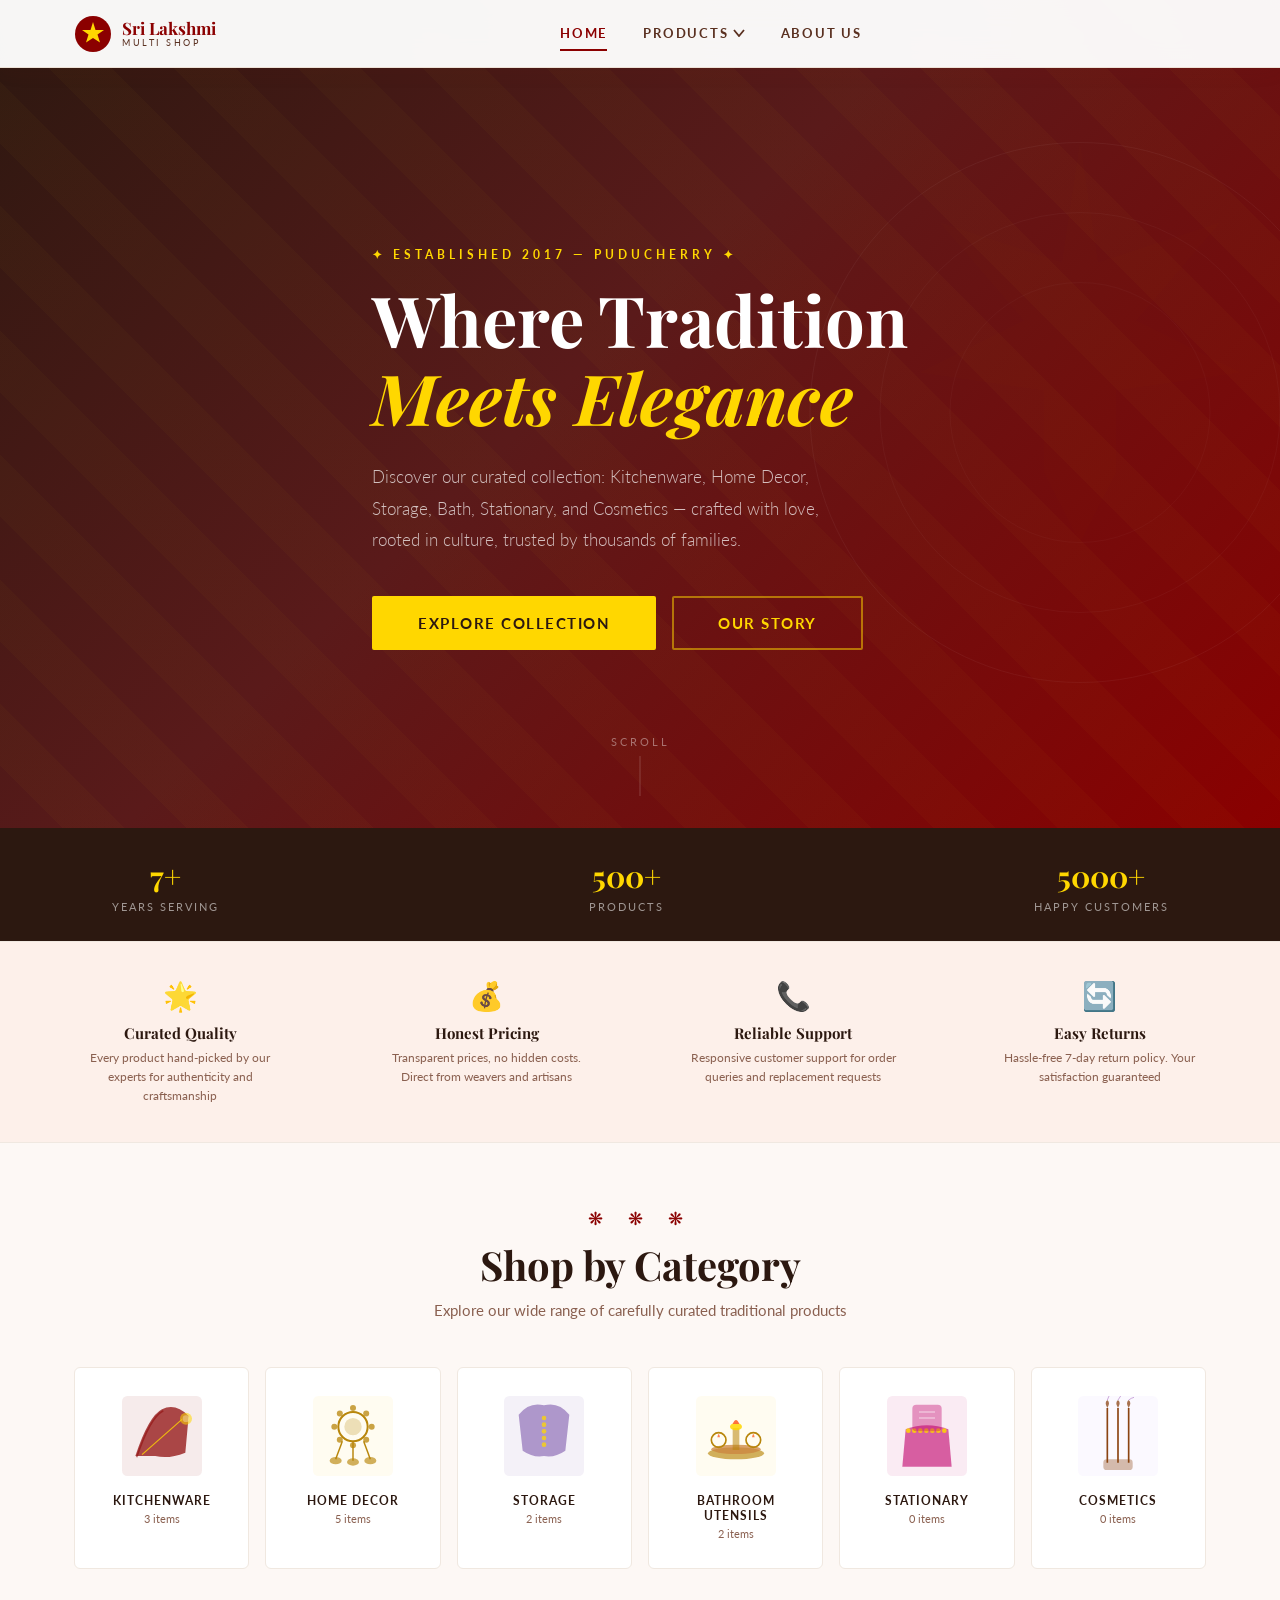
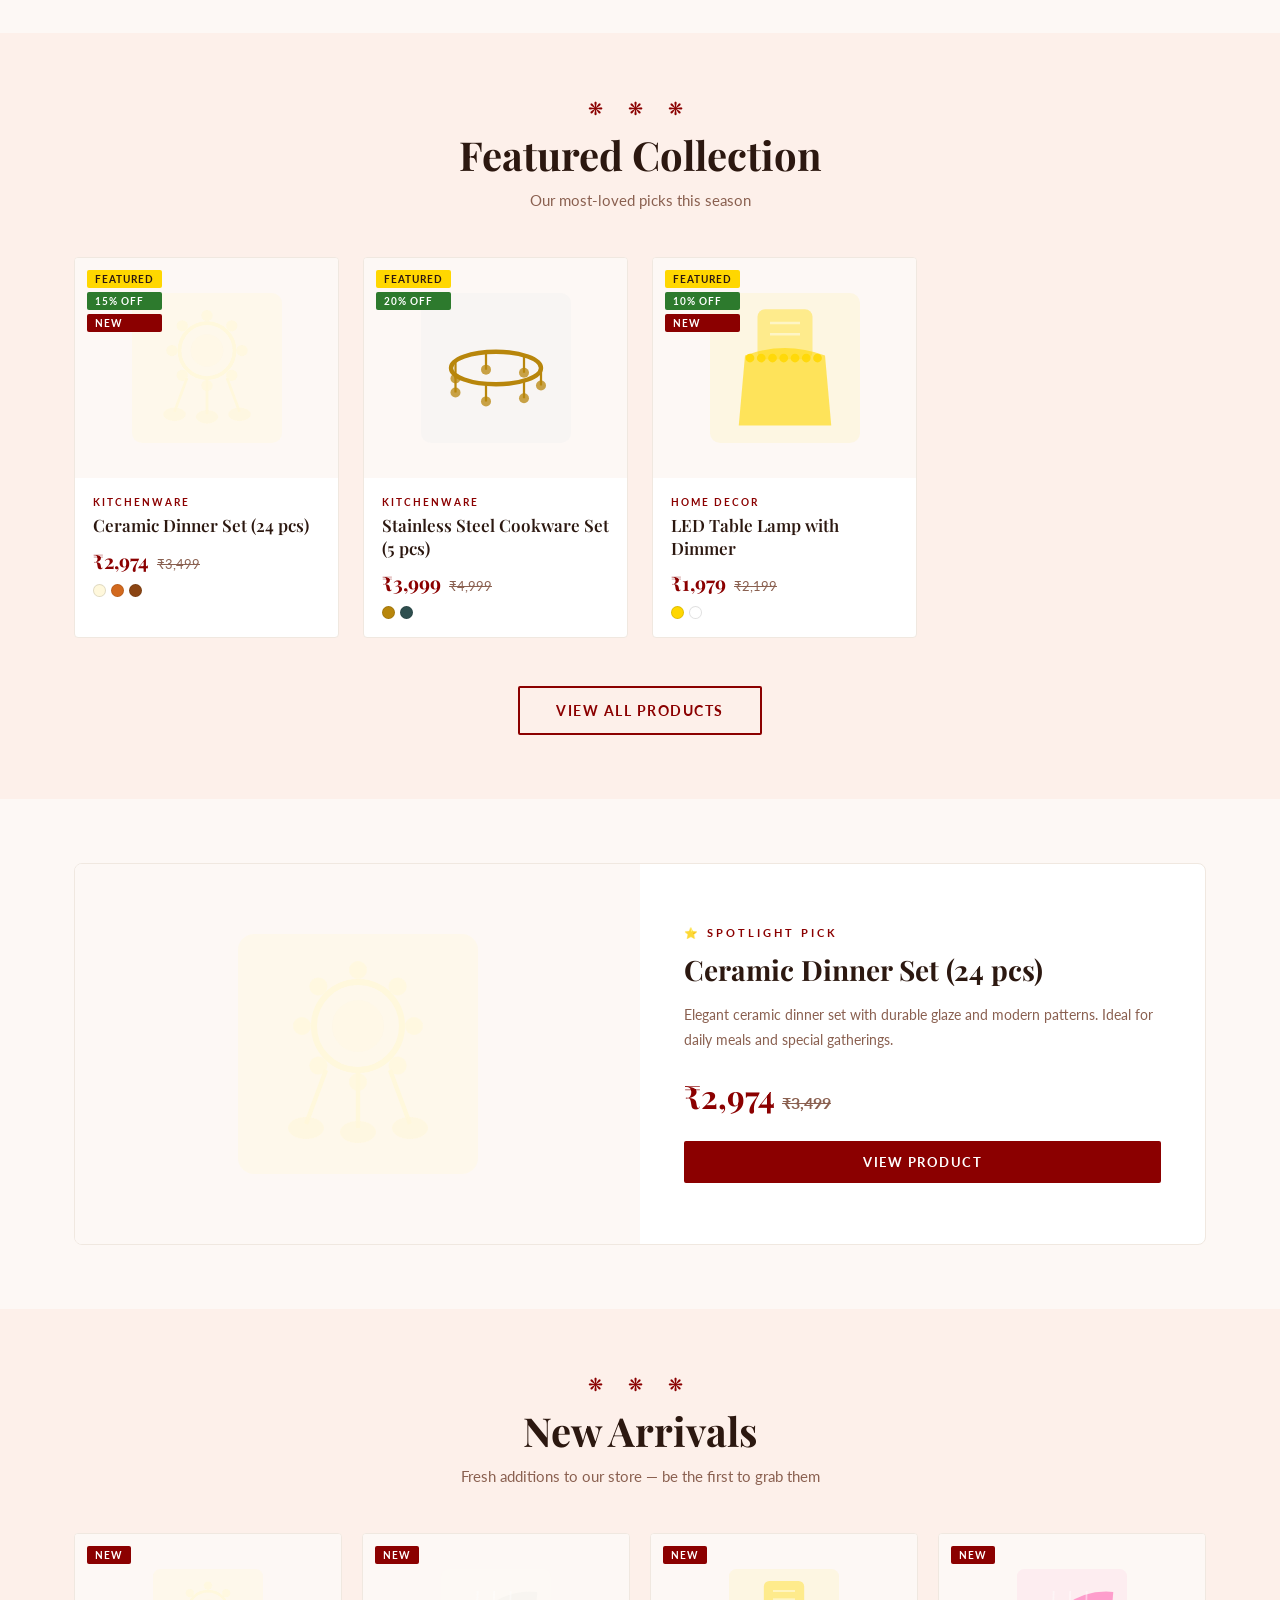
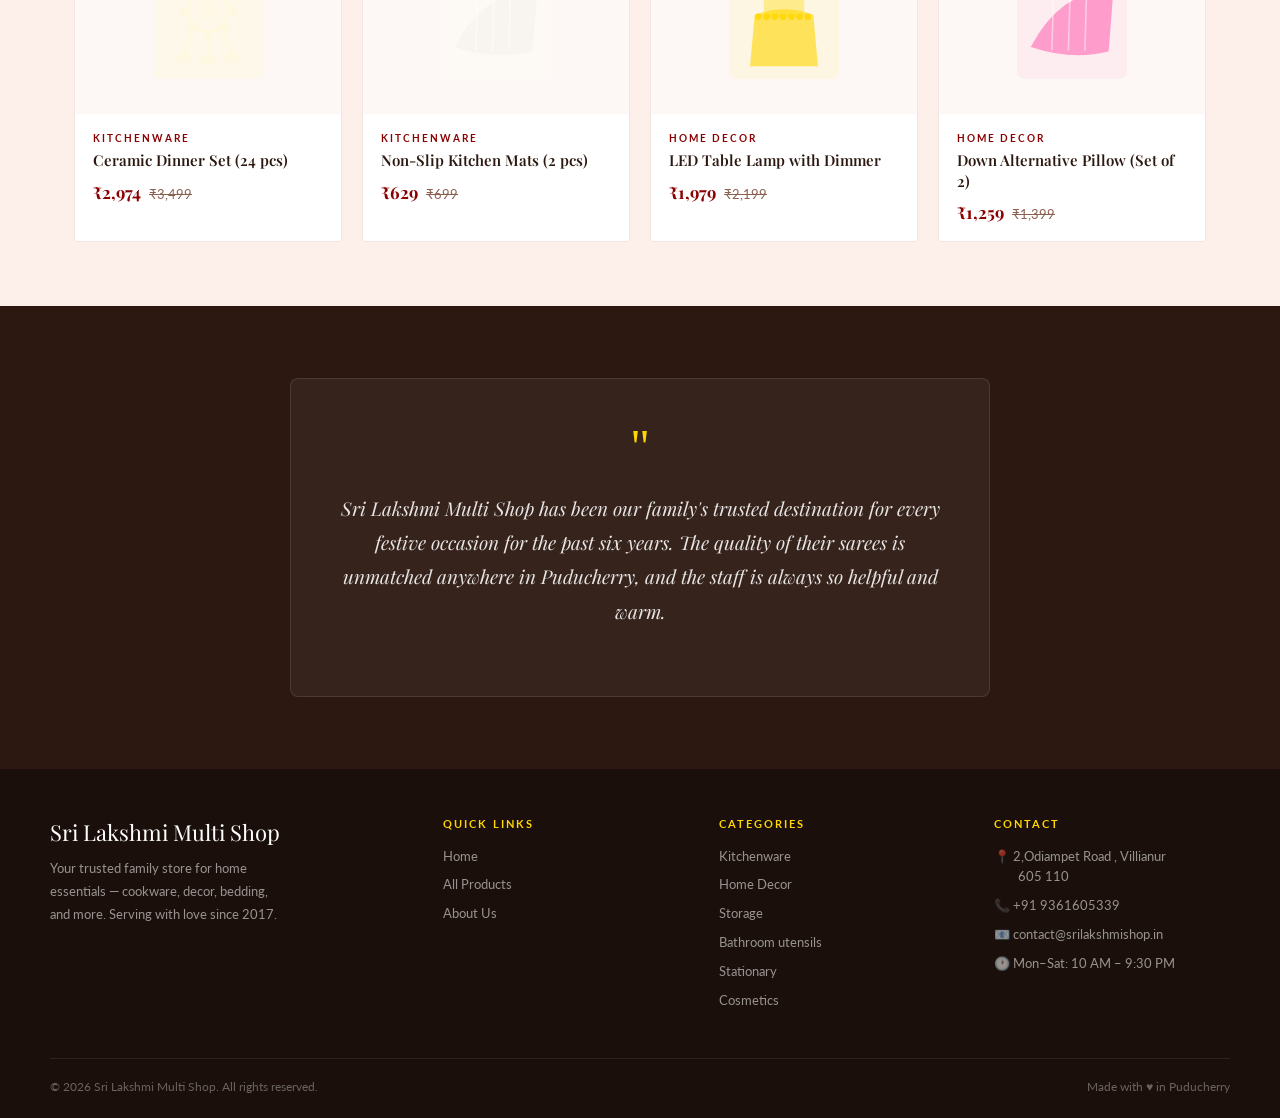
==== index.html @ b6577c48 "Add files via upload" ====
<!DOCTYPE html>
<html lang="en">
<head>
<meta charset="UTF-8">
<meta name="viewport" content="width=device-width,initial-scale=1.0">
<title>Sri Lakshmi Multi Shop — Home</title>
<link rel="stylesheet" href="css/style.css">
<style>
/* ── HERO ── */
.hero {
  min-height: 92vh; display: flex; align-items: center;
  background: linear-gradient(135deg,#2c1810 0%,#5a1a1a 45%,#8B0000 100%);
  position: relative; overflow: hidden;
}
.hero-bg-pattern {
  position: absolute; inset: 0;
  background-image: repeating-linear-gradient(45deg,transparent,transparent 44px,rgba(255,215,0,0.025) 44px,rgba(255,215,0,0.025) 88px);
}
.hero-mandala {
  position: absolute; right: -80px; top: 50%;
  transform: translateY(-50%); opacity: 0.055; pointer-events: none;
}
.hero-content { position: relative; z-index: 1; max-width: 640px; }
.hero-eyebrow {
  font-size: 12px; letter-spacing: 4px; color: #FFD700;
  text-transform: uppercase; margin-bottom: 18px;
  font-family: var(--font-body); font-weight: 700;
}
.hero-title {
  font-family: var(--font-display); font-size: clamp(40px,5.5vw,74px);
  font-weight: 700; color: white; line-height: 1.12; margin-bottom: 24px;
}
.hero-title .accent { color: #FFD700; font-style: italic; }
.hero-subtitle {
  font-size: 17px; color: rgba(255,255,255,0.72); max-width: 480px;
  line-height: 1.85; margin-bottom: 40px; font-weight: 300;
}
.hero-actions { display: flex; gap: 16px; flex-wrap: wrap; }
.hero-scroll {
  position: absolute; bottom: 32px; left: 50%; transform: translateX(-50%);
  color: rgba(255,255,255,0.4); font-size: 11px; letter-spacing: 3px;
  text-transform: uppercase; display: flex; flex-direction: column;
  align-items: center; gap: 8px;
}
.hero-scroll-line {
  width: 1px; height: 40px; background: rgba(255,255,255,0.2);
  animation: scrollLine 1.6s ease-in-out infinite;
}
@keyframes scrollLine { 0%{opacity:0;transform:scaleY(0);transform-origin:top;} 50%{opacity:1;} 100%{opacity:0;transform:scaleY(1);transform-origin:bottom;} }

/* ── CATEGORY GRID ── */
.cat-card {
  border: 1px solid var(--border); border-radius: 6px; background: white;
  padding: 28px 16px; text-align: center; cursor: pointer;
  transition: all 0.28s; text-decoration: none; display: block;
  position: relative; overflow: hidden;
}
.cat-card::before {
  content: ''; position: absolute; bottom: 0; left: 0; right: 0;
  height: 3px; background: var(--crimson); transform: scaleX(0); transition: transform 0.28s;
}
.cat-card:hover { transform: translateY(-5px); box-shadow: 0 16px 40px rgba(139,0,0,0.1); }
.cat-card:hover::before { transform: scaleX(1); }
.cat-card .cat-name {
  margin-top: 14px; font-size: 12px; font-weight: 700; letter-spacing: 1px;
  color: var(--text-dark); text-transform: uppercase;
}
.cat-card .cat-count { font-size: 11px; color: var(--text-muted); margin-top: 4px; }
.cat-grid { display: grid; grid-template-columns: repeat(auto-fill,minmax(150px,1fr)); gap: 16px; }

/* ── FEATURED HERO PRODUCT ── */
.featured-hero {
  display: grid; grid-template-columns: 1fr 1fr; gap: 0;
  border-radius: 8px; overflow: hidden; background: white; border: 1px solid var(--border);
}
.featured-hero-visual {
  background: var(--cream); display: flex; align-items: center;
  justify-content: center; padding: 50px; min-height: 380px;
}
.featured-hero-info { padding: 50px 44px; display: flex; flex-direction: column; justify-content: center; }
.featured-hero-info .label-top { font-size: 11px; letter-spacing: 3px; text-transform: uppercase; color: var(--crimson); font-weight: 700; margin-bottom: 12px; }
.featured-hero-info h3 { font-family: var(--font-display); font-size: 28px; color: var(--text-dark); font-weight: 700; margin-bottom: 14px; line-height: 1.3; }
.featured-hero-info p { font-size: 14px; color: var(--text-muted); line-height: 1.8; margin-bottom: 22px; }
.featured-hero-info .price-big { font-family: var(--font-display); font-size: 32px; color: var(--crimson); font-weight: 700; margin-bottom: 24px; }

/* ── TESTIMONIAL ── */
.testimonial-section { background: var(--crimson-deep); padding: 72px 24px; }
.testimonial-card {
  background: rgba(255,255,255,0.05); border: 1px solid rgba(255,255,255,0.1);
  border-radius: 8px; padding: 44px; text-align: center; max-width: 700px; margin: 0 auto;
}
.testimonial-quote { font-size: 48px; color: var(--gold); line-height: 1; margin-bottom: 20px; font-family: Georgia, serif; }
.testimonial-text { font-family: var(--font-display); font-size: 19px; color: rgba(255,255,255,0.88); line-height: 1.8; font-style: italic; margin-bottom: 24px; }
.testimonial-author { font-size: 12px; letter-spacing: 3px; color: var(--gold); text-transform: uppercase; font-weight: 700; }

/* ── WHY US STRIP ── */
.why-strip { background: var(--cream-warm); border-top: 1px solid var(--border); border-bottom: 1px solid var(--border); padding: 36px 24px; }
.why-strip .container { display: grid; grid-template-columns: repeat(4,1fr); gap: 24px; }
.why-item { text-align: center; }
.why-item .why-icon { font-size: 28px; margin-bottom: 10px; }
.why-item h4 { font-family: var(--font-display); font-size: 15px; color: var(--text-dark); margin-bottom: 5px; }
.why-item p { font-size: 12px; color: var(--text-muted); line-height: 1.6; }

@media (max-width: 768px) {
  .featured-hero { grid-template-columns: 1fr; }
  .featured-hero-info { padding: 28px; }
  .why-strip .container { grid-template-columns: repeat(2,1fr); }
  .hero-title { font-size: clamp(32px,8vw,52px); }
}
</style>
</head>
<body>

<!-- NAVBAR (injected by JS) -->
<div id="nav-container"></div>

<!-- HERO -->
<section class="hero pt-nav">
  <div class="hero-bg-pattern"></div>
  <div class="hero-mandala">
    <svg width="560" height="560" viewBox="0 0 560 560" xmlns="http://www.w3.org/2000/svg">
      <circle cx="280" cy="280" r="270" fill="none" stroke="white" stroke-width="0.8"/>
      <circle cx="280" cy="280" r="200" fill="none" stroke="white" stroke-width="0.6"/>
      <circle cx="280" cy="280" r="130" fill="none" stroke="white" stroke-width="0.5"/>
      <path d="M280,10 L298,130 L420,90 L336,188 L440,240 L316,258 L316,340 L280,410 L244,340 L244,258 L120,240 L224,188 L140,90 L262,130 Z" fill="rgba(255,215,0,0.15)"/>
    </svg>
  </div>
  <div class="container">
    <div class="hero-content">
      <div class="hero-eyebrow">✦ Established 2017 — Puducherry ✦</div>
      <h1 class="hero-title">Where Tradition <br><span class="accent">Meets Elegance</span></h1>
      <p class="hero-subtitle">Discover our curated collection: Kitchenware, Home Decor, Storage, Bath, Stationary, and Cosmetics — crafted with love, rooted in culture, trusted by thousands of families.</p>
      <div class="hero-actions">
        <a href="products.html" class="btn btn-gold btn-xl">Explore Collection</a>
        <a href="about.html" class="btn btn-ghost btn-xl">Our Story</a>
      </div>
    </div>
  </div>
  <div class="hero-scroll">
    <span>Scroll</span>
    <div class="hero-scroll-line"></div>
  </div>
</section>

<!-- STATS STRIP -->
<div class="stats-strip">
  <div class="container" style="display:flex;justify-content:center;gap:370px">
    <div class="stat-item"><div class="num">7+</div><div class="lbl">Years Serving</div></div>
    <div class="stat-item"><div class="num">500+</div><div class="lbl">Products</div></div>
    <div class="stat-item"><div class="num">5000+</div><div class="lbl">Happy Customers</div></div>
  </div>
</div>

<!-- WHY US -->
<div class="why-strip">
  <div class="container" style="display:grid;gap:94px">
    <div class="why-item"><div class="why-icon">🌟</div><h4>Curated Quality</h4><p>Every product hand-picked by our experts for authenticity and craftsmanship</p></div>
    <div class="why-item"><div class="why-icon">💰</div><h4>Honest Pricing</h4><p>Transparent prices, no hidden costs. Direct from weavers and artisans</p></div>
    <div class="why-item"><div class="why-icon">📞</div><h4>Reliable Support</h4><p>Responsive customer support for order queries and replacement requests</p></div>
    <div class="why-item"><div class="why-icon">🔄</div><h4>Easy Returns</h4><p>Hassle-free 7-day return policy. Your satisfaction guaranteed</p></div>
  </div>
</div>

<!-- CATEGORIES -->
<section class="section">
  <div class="container">
    <div class="section-title">
      <span class="ornament">❋ ❋ ❋</span>
      <h2>Shop by Category</h2>
      <p>Explore our wide range of carefully curated traditional products</p>
    </div>
    <div class="cat-grid" id="catGrid"></div>
  </div>
</section>

<!-- FEATURED COLLECTION -->
<section class="section-alt">
  <div class="container">
    <div class="section-title">
      <span class="ornament">❋ ❋ ❋</span>
      <h2>Featured Collection</h2>
      <p>Our most-loved picks this season</p>
    </div>
    <div class="grid-auto-3" id="featuredGrid"></div>
    <div class="text-center mt-48">
      <a href="products.html" class="btn btn-outline btn-lg">View All Products</a>
    </div>
  </div>
</section>

<!-- FEATURED HERO PRODUCT -->
<section class="section">
  <div class="container">
    <div class="featured-hero" id="heroProduct"></div>
  </div>
</section>

<!-- NEW ARRIVALS -->
<section class="section-alt">
  <div class="container">
    <div class="section-title">
      <span class="ornament">❋ ❋ ❋</span>
      <h2>New Arrivals</h2>
      <p>Fresh additions to our store — be the first to grab them</p>
    </div>
    <div class="grid-auto-4" id="newGrid"></div>
  </div>
</section>

<!-- TESTIMONIAL -->
<div class="testimonial-section">
  <div class="testimonial-card">
    <div class="testimonial-quote">"</div>
    <p class="testimonial-text">Sri Lakshmi Multi Shop has been our family's trusted destination for every festive occasion for the past six years. The quality of their sarees is unmatched anywhere in Puducherry, and the staff is always so helpful and warm.</p>
  </div>
</div>

<!-- FOOTER (injected by JS) -->
<div id="footer-container"></div>

<!-- SCROLL TO TOP -->
<button id="scrollTop" aria-label="Scroll to top">
  <svg width="18" height="18" viewBox="0 0 24 24" fill="none" stroke="currentColor" stroke-width="2.5"><line x1="12" y1="19" x2="12" y2="5"/><polyline points="5,12 12,5 19,12"/></svg>
</button>

<div class="toast" id="toast"></div>
<script src="js/app.js"></script>
<script>
document.getElementById('nav-container').innerHTML = renderNavbar('home');
document.getElementById('footer-container').innerHTML = renderFooter();
initNavbar();

const products = Store.getAll();
const CATS_META = [
  {name:'Kitchenware',icon:'saree',col:'#8B0000'},
  {name:'Home Decor',icon:'jewellery',col:'#B8860B'},
  {name:'Storage',icon:'blouse',col:'#6B3FA0'},
  {name:'Bathroom utensils',icon:'pooja',col:'#1a6b1a'},
  {name:'Stationary',icon:'kids',col:'#c0006b'},
  {name:'Cosmetics',icon:'agarbatti',col:'#c75000'},
];

// Categories
const catGrid = document.getElementById('catGrid');
catGrid.innerHTML = CATS_META.map(c => {
  const count = products.filter(p=>p.category===c.name).length;
  return `<a href="products.html?cat=${encodeURIComponent(c.name)}" class="cat-card">
    ${productSVG(c.icon,c.col,80)}
    <div class="cat-name">${c.name}</div>
    <div class="cat-count">${count} items</div>
  </a>`;
}).join('');

// Featured
const featured = products.filter(p=>p.featured).slice(0,3);
document.getElementById('featuredGrid').innerHTML = featured.map(p => {
  const fp = Math.round(p.price*(1-p.discount/100));
  return `<a href="product.html?id=${p.id}" class="product-card">
    <div class="product-card-img">
      ${productSVG(p.image,p.colors[0],150)}
      <div class="badge-stack">
        <span class="badge badge-featured">Featured</span>
        ${p.discount>0?`<span class="badge badge-sale">${p.discount}% off</span>`:''}
        ${p.isNew?`<span class="badge badge-new">New</span>`:''}
      </div>
    </div>
    <div class="product-card-body">
      <div class="product-cat">${p.category}</div>
      <div class="product-name">${p.name}</div>
      
      <div class="product-price-row">
        <span class="product-price">₹${fp.toLocaleString()}</span>
        ${p.discount>0?`<span class="product-original">₹${p.price.toLocaleString()}</span>`:''}
      </div>
      <div class="product-colors">${p.colors.slice(0,5).map(c=>`<div class="product-swatch" style="background:${c}"></div>`).join('')}</div>
    </div>
  </a>`;
}).join('');

// Hero Product
const hero = products.find(p=>p.featured&&p.discount>0) || products[0];
const heroFP = Math.round(hero.price*(1-hero.discount/100));
document.getElementById('heroProduct').innerHTML = `
  <div class="featured-hero-visual">${productSVG(hero.image,hero.colors[0],240)}</div>
  <div class="featured-hero-info">
    <div class="label-top">⭐ Spotlight Pick</div>
    <h3>${hero.name}</h3>
    <p>${hero.description}</p>
    <div class="price-big">₹${heroFP.toLocaleString()} ${hero.discount>0?`<span style="font-size:16px;color:var(--text-muted);font-family:var(--font-body);text-decoration:line-through">₹${hero.price.toLocaleString()}</span>`:''}</div>
    <a href="product.html?id=${hero.id}" class="btn btn-primary btn-md">View Product</a>
  </div>`;

// New arrivals
const newest = products.filter(p=>p.isNew).slice(0,4);
document.getElementById('newGrid').innerHTML = newest.map(p => {
  const fp = Math.round(p.price*(1-p.discount/100));
  return `<a href="product.html?id=${p.id}" class="product-card">
    <div class="product-card-img" style="height:180px">
      ${productSVG(p.image,p.colors[0],110)}
      <div class="badge-stack"><span class="badge badge-new">New</span></div>
    </div>
    <div class="product-card-body">
      <div class="product-cat">${p.category}</div>
      <div class="product-name" style="font-size:15px">${p.name}</div>
      <div class="product-price-row"><span class="product-price" style="font-size:17px">₹${fp.toLocaleString()}</span>${p.discount>0?`<span class="product-original">₹${p.price.toLocaleString()}</span>`:''}</div>
    </div>
  </a>`;
}).join('');
</script>
</body>
</html>
---- css/style.css ----
@import url('https://fonts.googleapis.com/css2?family=Playfair+Display:ital,wght@0,400;0,600;0,700;1,400&family=Lato:wght@300;400;700;900&display=swap');

/* ─── RESET & BASE ─── */
*, *::before, *::after { box-sizing: border-box; margin: 0; padding: 0; }

:root {
  --crimson: #8B0000;
  --crimson-dark: #6b0000;
  --crimson-deep: #2c1810;
  --crimson-mid: #5a1a1a;
  --gold: #FFD700;
  --gold-dark: #B8860B;
  --cream: #fdf8f5;
  --cream-warm: #fdf0ea;
  --cream-light: #fff9f7;
  --text-dark: #2c1810;
  --text-mid: #5a3020;
  --text-muted: #8a6050;
  --border: #f0e8e0;
  --border-mid: #d4b5a8;
  --font-display: 'Playfair Display', Georgia, serif;
  --font-body: 'Lato', sans-serif;
  --nav-h: 68px;
  --max: 1180px;
}

html { scroll-behavior: smooth; }

body {
  font-family: var(--font-body);
  background: var(--cream);
  color: var(--text-dark);
  min-height: 100vh;
  -webkit-font-smoothing: antialiased;
}

img { display: block; max-width: 100%; }
a { text-decoration: none; color: inherit; }
button { cursor: pointer; }
textarea, input, select { font-family: inherit; }

/* ─── SCROLLBAR ─── */
::-webkit-scrollbar { width: 5px; }
::-webkit-scrollbar-track { background: var(--cream); }
::-webkit-scrollbar-thumb { background: var(--border-mid); border-radius: 3px; }

/* ─── CONTAINER ─── */
.container { max-width: var(--max); margin: 0 auto; padding: 0 24px; }

/* ─── NAVBAR ─── */
.navbar {
  position: fixed; top: 0; left: 0; right: 0; z-index: 1000;
  height: var(--nav-h);
  background: rgba(255,255,255,0.96);
  backdrop-filter: blur(14px);
  border-bottom: 1px solid rgba(232,213,196,0.6);
  box-shadow: 0 2px 24px rgba(139,0,0,0.06);
  transition: all 0.3s;
}
.navbar.scrolled {
  background: rgba(255,255,255,0.99);
  box-shadow: 0 4px 32px rgba(139,0,0,0.1);
  border-bottom-color: #e8d5c4;
}
.nav-inner {
  max-width: var(--max); margin: 0 auto; padding: 0 24px;
  height: 100%; display: flex; align-items: center; justify-content: space-between;
}
.nav-logo { display: flex; align-items: center; gap: 10px; cursor: pointer; text-decoration: none; }
.nav-logo-text .shop-name {
  font-family: var(--font-display); font-size: 17px; font-weight: 700;
  color: var(--crimson); line-height: 1.1;
}
.nav-logo-text .shop-tag {
  font-size: 9px; letter-spacing: 2.5px; color: var(--text-mid);
  text-transform: uppercase;
}
.nav-links { display: flex; align-items: center; gap: 36px; }
.nav-link {
  font-family: var(--font-body); font-size: 13px; font-weight: 700;
  letter-spacing: 1.8px; text-transform: uppercase; color: var(--text-mid);
  background: none; border: none; padding: 8px 0;
  border-bottom: 2px solid transparent; transition: all 0.2s; text-decoration: none;
  display: inline-block;
}
.nav-link:hover, .nav-link.active { color: var(--crimson); border-bottom-color: var(--crimson); }

/* Dropdown */
.nav-dropdown { position: relative; }
.nav-dropdown-menu {
  display: none; position: absolute; top: 100%; left: 50%;
  transform: translateX(-50%); background: white;
  border: 1px solid var(--border); border-radius: 6px;
  padding: 8px 0; min-width: 200px;
  box-shadow: 0 12px 40px rgba(44,24,16,0.12); z-index: 200;
}
.nav-dropdown:hover .nav-dropdown-menu { display: block; }

/* Allow JS to toggle dropdown on touch/click devices */
.nav-dropdown.open .nav-dropdown-menu { display: block; }
.nav-dropdown.open .nav-dropdown-toggle svg { transform: rotate(180deg); }
.nav-dropdown-item {
  display: block; padding: 11px 20px; font-size: 13px; color: var(--text-mid);
  transition: background 0.15s; font-family: var(--font-body); text-decoration: none;
}
.nav-dropdown-item:hover { background: var(--cream-warm); color: var(--crimson); }
.nav-dropdown-toggle { display: flex; align-items: center; gap: 4px; }
.nav-dropdown-toggle svg { transition: transform 0.2s; }
.nav-dropdown:hover .nav-dropdown-toggle svg { transform: rotate(180deg); }

/* Nav Actions */
.nav-actions { display: flex; align-items: center; gap: 16px; }
.nav-cart-btn {
  background: none; border: none; position: relative; padding: 6px;
  color: var(--text-mid); transition: color 0.2s;
}
.nav-cart-btn:hover { color: var(--crimson); }
.cart-badge {
  position: absolute; top: -2px; right: -2px;
  background: var(--crimson); color: white;
  width: 18px; height: 18px; border-radius: 50%;
  font-size: 10px; font-weight: 700;
  display: flex; align-items: center; justify-content: center;
}

/* Mobile hamburger */
.nav-hamburger {
  display: none; flex-direction: column; gap: 5px;
  background: none; border: none; padding: 4px;
}
.nav-hamburger span { width: 22px; height: 2px; background: var(--text-mid); border-radius: 2px; transition: all 0.3s; }

/* Mobile menu */
.mobile-menu {
  display: none; position: fixed; top: var(--nav-h); left: 0; right: 0; bottom: 0;
  background: white; z-index: 999; padding: 24px;
  flex-direction: column; gap: 8px; overflow-y: auto;
}
.mobile-menu.open { display: flex; }
.mobile-menu-link {
  padding: 14px 16px; font-size: 15px; font-weight: 700; letter-spacing: 1px;
  text-transform: uppercase; color: var(--text-mid); border-radius: 4px;
  text-decoration: none; display: block; transition: all 0.15s;
}
.mobile-menu-link:hover, .mobile-menu-link.active { background: var(--cream-warm); color: var(--crimson); }
.mobile-menu-cat {
  padding: 10px 28px; font-size: 13px; color: var(--text-muted);
  border-radius: 4px; text-decoration: none; display: block; transition: all 0.15s;
}
.mobile-menu-cat:hover { background: var(--cream-warm); color: var(--crimson); }
.mobile-divider { height: 1px; background: var(--border); margin: 8px 0; }

/* ─── BUTTONS ─── */
.btn {
  display: inline-flex; align-items: center; justify-content: center;
  font-family: var(--font-body); font-weight: 700;
  letter-spacing: 1.5px; text-transform: uppercase;
  border-radius: 2px; transition: all 0.22s; cursor: pointer;
  text-decoration: none;
}
.btn-sm { font-size: 11px; padding: 8px 18px; }
.btn-md { font-size: 13px; padding: 11px 28px; }
.btn-lg { font-size: 14px; padding: 14px 36px; }
.btn-xl { font-size: 15px; padding: 16px 44px; }
.btn-primary { background: var(--crimson); color: white; border: 2px solid var(--crimson); }
.btn-primary:hover { background: var(--crimson-dark); border-color: var(--crimson-dark); transform: translateY(-1px); }
.btn-outline { background: transparent; color: var(--crimson); border: 2px solid var(--crimson); }
.btn-outline:hover { background: var(--crimson); color: white; transform: translateY(-1px); }
.btn-gold { background: var(--gold); color: var(--text-dark); border: 2px solid var(--gold); }
.btn-gold:hover { background: #e5c400; border-color: #e5c400; transform: translateY(-1px); }
.btn-ghost { background: transparent; border: 2px solid rgba(255,215,0,0.5); color: var(--gold); }
.btn-ghost:hover { background: rgba(255,215,0,0.1); border-color: var(--gold); }
.btn-dark { background: var(--crimson-deep); color: white; border: 2px solid var(--crimson-deep); }
.btn-dark:hover { background: #1a0f0a; transform: translateY(-1px); }

/* ─── SECTION TITLE ─── */
.section-title { text-align: center; margin-bottom: 48px; }
.section-title .ornament { display: block; color: var(--crimson); font-size: 18px; letter-spacing: 10px; margin-bottom: 12px; }
.section-title h2 { font-family: var(--font-display); font-size: clamp(26px,4vw,40px); color: var(--text-dark); font-weight: 700; line-height: 1.2; }
.section-title p { margin-top: 12px; color: var(--text-muted); font-size: 15px; max-width: 500px; margin-left: auto; margin-right: auto; }

/* ─── PRODUCT CARD ─── */
.product-card {
  background: white; border-radius: 4px; overflow: hidden;
  border: 1px solid var(--border); cursor: pointer;
  transition: all 0.3s ease; text-decoration: none; display: block;
}
.product-card:hover { transform: translateY(-5px); box-shadow: 0 16px 48px rgba(139,0,0,0.12); }
.product-card-img {
  background: var(--cream); height: 220px;
  display: flex; align-items: center; justify-content: center; position: relative;
  overflow: hidden;
}
.product-card-body { padding: 18px; }
.product-cat {
  font-size: 10px; letter-spacing: 2px; text-transform: uppercase;
  color: var(--crimson); font-weight: 700; margin-bottom: 6px;
}
.product-name { font-family: var(--font-display); font-size: 17px; font-weight: 600; margin-bottom: 10px; color: var(--text-dark); line-height: 1.35; }
.product-price-row { display: flex; align-items: baseline; gap: 8px; }
.product-price { font-family: var(--font-display); font-size: 20px; color: var(--crimson); font-weight: 700; }
.product-original { font-size: 13px; color: var(--text-muted); text-decoration: line-through; }
.product-colors { display: flex; gap: 5px; margin-top: 10px; }
.product-swatch { width: 13px; height: 13px; border-radius: 50%; border: 1px solid rgba(0,0,0,0.12); }

/* ─── BADGES ─── */
.badge { display: inline-block; padding: 3px 8px; border-radius: 2px; font-size: 10px; font-weight: 700; letter-spacing: 1px; text-transform: uppercase; }
.badge-new { background: var(--crimson); color: white; }
.badge-featured { background: var(--gold); color: var(--text-dark); }
.badge-sale { background: #2d7a2d; color: white; }
.badge-stack { position: absolute; top: 12px; left: 12px; display: flex; flex-direction: column; gap: 4px; }

/* ─── STAR RATING ─── */
.stars { display: flex; gap: 2px; }
.star { font-size: 14px; color: #F59E0B; }
.star.empty { color: #ddd; }

/* ─── FORM ─── */
.form-label { display: block; font-size: 11px; font-weight: 700; letter-spacing: 0.8px; text-transform: uppercase; color: var(--text-mid); margin-bottom: 6px; }
.form-input, .form-select, .form-textarea {
  width: 100%; padding: 11px 14px; border: 1.5px solid var(--border-mid);
  border-radius: 4px; font-size: 14px; color: var(--text-dark);
  background: white; outline: none; transition: border-color 0.2s;
  font-family: var(--font-body);
}
.form-input:focus, .form-select:focus, .form-textarea:focus {
  border-color: var(--crimson); box-shadow: 0 0 0 3px rgba(139,0,0,0.07);
}
.form-select {
  appearance: none;
  background-image: url("data:image/svg+xml,%3Csvg width='10' height='7' viewBox='0 0 10 7' fill='none' xmlns='http://www.w3.org/2000/svg'%3E%3Cpath d='M1 1L5 6L9 1' stroke='%235a3020' stroke-width='1.5'/%3E%3C/svg%3E");
  background-repeat: no-repeat; background-position: right 12px center; padding-right: 34px;
}
.form-textarea { resize: vertical; }
.form-group { margin-bottom: 18px; }

/* ─── PAGE HEADER ─── */
.page-header {
  background: linear-gradient(135deg, #2c1810 0%, #5a1a1a 50%, #8B0000 100%);
  padding: 70px 24px 56px; text-align: center; position: relative; overflow: hidden;
}
.page-header::before {
  content: ''; position: absolute; inset: 0;
  background-image: repeating-linear-gradient(45deg, transparent, transparent 40px, rgba(255,215,0,0.025) 40px, rgba(255,215,0,0.025) 80px);
}
.page-header-inner { position: relative; z-index: 1; }
.page-header h1 { font-family: var(--font-display); font-size: clamp(32px,5vw,52px); font-weight: 700; color: white; margin-bottom: 12px; }
.page-header p { color: rgba(255,255,255,0.7); font-size: 16px; max-width: 500px; margin: 0 auto; }

/* ─── BREADCRUMB ─── */
.breadcrumb { background: var(--cream-warm); padding: 12px 0; border-bottom: 1px solid var(--border); }
.breadcrumb-inner { max-width: var(--max); margin: 0 auto; padding: 0 24px; font-size: 12px; color: var(--text-muted); font-family: var(--font-body); }
.breadcrumb-inner a { color: var(--crimson); text-decoration: none; }
.breadcrumb-inner a:hover { text-decoration: underline; }

/* ─── FILTER CHIPS ─── */
.chip {
  padding: 7px 16px; border-radius: 20px; font-size: 12px; font-weight: 700;
  letter-spacing: 0.5px; cursor: pointer;
  border: 1.5px solid var(--border-mid); color: var(--text-mid);
  background: white; transition: all 0.2s; font-family: var(--font-body);
  text-decoration: none; display: inline-block;
}
.chip:hover { border-color: var(--crimson); color: var(--crimson); }
.chip.active { background: var(--crimson); color: white; border-color: var(--crimson); }

/* ─── VARIANT BTN ─── */
.variant-btn {
  padding: 8px 16px; border: 1.5px solid var(--border-mid);
  background: white; font-size: 13px; font-family: var(--font-body);
  cursor: pointer; border-radius: 2px; transition: all 0.18s;
}
.variant-btn:hover { border-color: var(--crimson); color: var(--crimson); }
.variant-btn.active { border-color: var(--crimson); background: var(--crimson); color: white; }

/* ─── QTY ─── */
.qty-wrap { display: flex; align-items: center; gap: 0; border: 1.5px solid var(--border-mid); border-radius: 2px; width: fit-content; }
.qty-btn {
  width: 38px; height: 38px; background: none; border: none;
  font-size: 18px; cursor: pointer; color: var(--text-mid);
  display: flex; align-items: center; justify-content: center;
  transition: all 0.15s;
}
.qty-btn:hover { background: var(--crimson); color: white; }
.qty-num { min-width: 42px; text-align: center; font-family: var(--font-display); font-size: 17px; font-weight: 600; padding: 0 4px; border-left: 1.5px solid var(--border-mid); border-right: 1.5px solid var(--border-mid); line-height: 38px; }

/* ─── COLOR SWATCH ─── */
.color-swatch {
  width: 30px; height: 30px; border-radius: 50%; cursor: pointer;
  border: 2.5px solid transparent; transition: all 0.15s;
  position: relative;
}
.color-swatch.active { box-shadow: 0 0 0 2px white, 0 0 0 4px var(--text-dark); }

/* review-card styles removed (reviews UI disabled) */

/* ─── FOOTER ─── */
.footer {
  background: #1a0f0a; color: rgba(255,255,255,0.7);
  padding: 48px 24px 24px; font-family: var(--font-body);
}
.footer-inner { max-width: var(--max); margin: 0 auto; }
.footer-top { display: grid; grid-template-columns: 1.5fr 1fr 1fr 1fr; gap: 40px; margin-bottom: 40px; }
.footer-brand .brand-name { font-family: var(--font-display); font-size: 22px; color: white; margin-bottom: 10px; }
.footer-brand p { font-size: 13px; line-height: 1.8; color: rgba(255,255,255,0.55); max-width: 240px; }
.footer-col h4 { font-size: 11px; font-weight: 700; letter-spacing: 2px; text-transform: uppercase; color: var(--gold); margin-bottom: 16px; }
.footer-col a, .footer-col p { display: block; font-size: 13px; color: rgba(255,255,255,0.55); margin-bottom: 8px; text-decoration: none; transition: color 0.15s; line-height: 1.6; }
.footer-col a:hover { color: rgba(255,255,255,0.9); }
.footer-bottom { border-top: 1px solid rgba(255,255,255,0.08); padding-top: 20px; display: flex; justify-content: space-between; align-items: center; font-size: 12px; }
.footer-bottom p { color: rgba(255,255,255,0.35); }

/* ─── SCROLL TO TOP ─── */
#scrollTop {
  position: fixed; bottom: 32px; right: 32px;
  width: 44px; height: 44px; background: var(--crimson); color: white;
  border: none; border-radius: 50%; cursor: pointer;
  display: flex; align-items: center; justify-content: center;
  box-shadow: 0 4px 18px rgba(139,0,0,0.35); z-index: 800;
  opacity: 0; transform: translateY(12px); transition: all 0.3s; pointer-events: none;
}
#scrollTop.visible { opacity: 1; transform: translateY(0); pointer-events: all; }
#scrollTop:hover { background: var(--crimson-dark); transform: translateY(-2px); }

/* ─── ADMIN SIDEBAR ─── */
.admin-layout { display: flex; min-height: 100vh; }
.admin-sidebar {
  width: 240px; background: var(--crimson-deep); position: fixed;
  top: 0; left: 0; bottom: 0; display: flex; flex-direction: column;
  z-index: 200; padding: 0 0 20px;
}
.admin-sidebar-logo { padding: 20px 18px; border-bottom: 1px solid rgba(255,255,255,0.08); }
.admin-nav-item {
  display: flex; align-items: center; gap: 12px;
  padding: 11px 16px; margin: 3px 8px; border-radius: 6px;
  color: rgba(255,255,255,0.65); font-size: 13px; font-family: var(--font-body);
  font-weight: 700; letter-spacing: 0.5px; cursor: pointer;
  transition: all 0.15s; text-decoration: none;
}
.admin-nav-item:hover { background: rgba(139,0,0,0.35); color: rgba(255,255,255,0.9); }
.admin-nav-item.active { background: rgba(139,0,0,0.5); color: var(--gold); }
.admin-nav-icon { font-size: 16px; flex-shrink: 0; }
.admin-main { margin-left: 240px; flex: 1; padding: 32px; background: #f5f0ec; min-height: 100vh; }
.admin-header { margin-bottom: 28px; }
.admin-header h1 { font-family: var(--font-display); font-size: 26px; font-weight: 700; color: var(--text-dark); }
.admin-header p { color: var(--text-muted); font-size: 13px; margin-top: 4px; }
.admin-card { background: white; border-radius: 8px; padding: 22px; border: 1px solid var(--border); margin-bottom: 20px; }
.admin-card h3 { font-family: var(--font-display); font-size: 18px; color: var(--text-dark); margin-bottom: 16px; }
.stat-card { background: white; border-radius: 8px; padding: 22px; border: 1px solid var(--border); text-align: center; }
.stat-card .stat-icon { font-size: 30px; margin-bottom: 10px; }
.stat-card .stat-value { font-family: var(--font-display); font-size: 30px; font-weight: 700; margin-bottom: 4px; }
.stat-card .stat-label { font-size: 11px; font-weight: 700; letter-spacing: 1.5px; text-transform: uppercase; color: var(--text-muted); }
table { border-collapse: collapse; width: 100%; }
thead th { background: var(--cream-warm); font-size: 11px; letter-spacing: 1.5px; text-transform: uppercase; color: var(--text-mid); padding: 12px 16px; text-align: left; border-bottom: 2px solid var(--border); font-family: var(--font-body); font-weight: 700; }
tbody td { padding: 12px 16px; font-size: 13px; border-bottom: 1px solid var(--border); vertical-align: middle; }
tbody tr:hover td { background: var(--cream); }
.tbl-action { background: var(--cream-warm); border: none; padding: 6px 10px; border-radius: 3px; cursor: pointer; font-size: 14px; transition: all 0.15s; }
.tbl-action:hover { transform: scale(1.1); }

/* ─── TOAST ─── */
.toast {
  position: fixed; bottom: 90px; left: 50%; transform: translateX(-50%);
  background: var(--text-dark); color: white; padding: 12px 24px;
  border-radius: 4px; font-size: 13px; z-index: 9000; pointer-events: none;
  opacity: 0; transition: opacity 0.3s;
}
.toast.show { opacity: 1; }

/* ─── DIVIDERS ─── */
.stats-strip { background: var(--crimson-deep); padding: 28px 24px; }
.stats-strip .container { display: grid; grid-template-columns: repeat(4,1fr); gap: 16px; }
.stat-item { text-align: center; }
.stat-item .num { font-family: var(--font-display); font-size: 30px; color: var(--gold); font-weight: 700; }
.stat-item .lbl { font-size: 11px; color: rgba(255,255,255,0.55); letter-spacing: 2px; text-transform: uppercase; margin-top: 4px; }

/* ─── GRID LAYOUTS ─── */
.grid-2 { display: grid; grid-template-columns: 1fr 1fr; gap: 24px; }
.grid-3 { display: grid; grid-template-columns: repeat(3,1fr); gap: 24px; }
.grid-4 { display: grid; grid-template-columns: repeat(4,1fr); gap: 20px; }
.grid-auto-3 { display: grid; grid-template-columns: repeat(auto-fill, minmax(260px,1fr)); gap: 24px; }
.grid-auto-4 { display: grid; grid-template-columns: repeat(auto-fill, minmax(220px,1fr)); gap: 20px; }

/* ─── UTILITY ─── */
.pt-nav { padding-top: var(--nav-h); }
.section { padding: 64px 0; }
.section-alt { padding: 64px 0; background: var(--cream-warm); }
.text-center { text-align: center; }
.text-crimson { color: var(--crimson); }
.font-display { font-family: var(--font-display); }
.gap-8 { gap: 8px; }
.flex { display: flex; } .flex-center { display: flex; align-items: center; } .flex-between { display: flex; align-items: center; justify-content: space-between; }
.mt-8{margin-top:8px;}.mt-12{margin-top:12px;}.mt-16{margin-top:16px;}.mt-24{margin-top:24px;}.mt-32{margin-top:32px;}.mt-48{margin-top:48px;}
.mb-8{margin-bottom:8px;}.mb-12{margin-bottom:12px;}.mb-16{margin-bottom:16px;}.mb-24{margin-bottom:24px;}.mb-32{margin-bottom:32px;}

/* ─── RESPONSIVE ─── */
@media (max-width: 900px) {
  .nav-links { display: none; }
  .nav-hamburger { display: flex; }
  .footer-top { grid-template-columns: 1fr 1fr; gap: 28px; }
  .stats-strip .container { grid-template-columns: repeat(2,1fr); }
  .grid-4 { grid-template-columns: repeat(2,1fr); }
  .grid-3 { grid-template-columns: repeat(2,1fr); }
}
@media (max-width: 600px) {
  .grid-2, .grid-3, .grid-4 { grid-template-columns: 1fr; }
  .footer-top { grid-template-columns: 1fr; }
  .stats-strip .container { grid-template-columns: repeat(2,1fr); }
  .admin-sidebar { width: 200px; }
  .admin-main { margin-left: 200px; padding: 20px; }
}
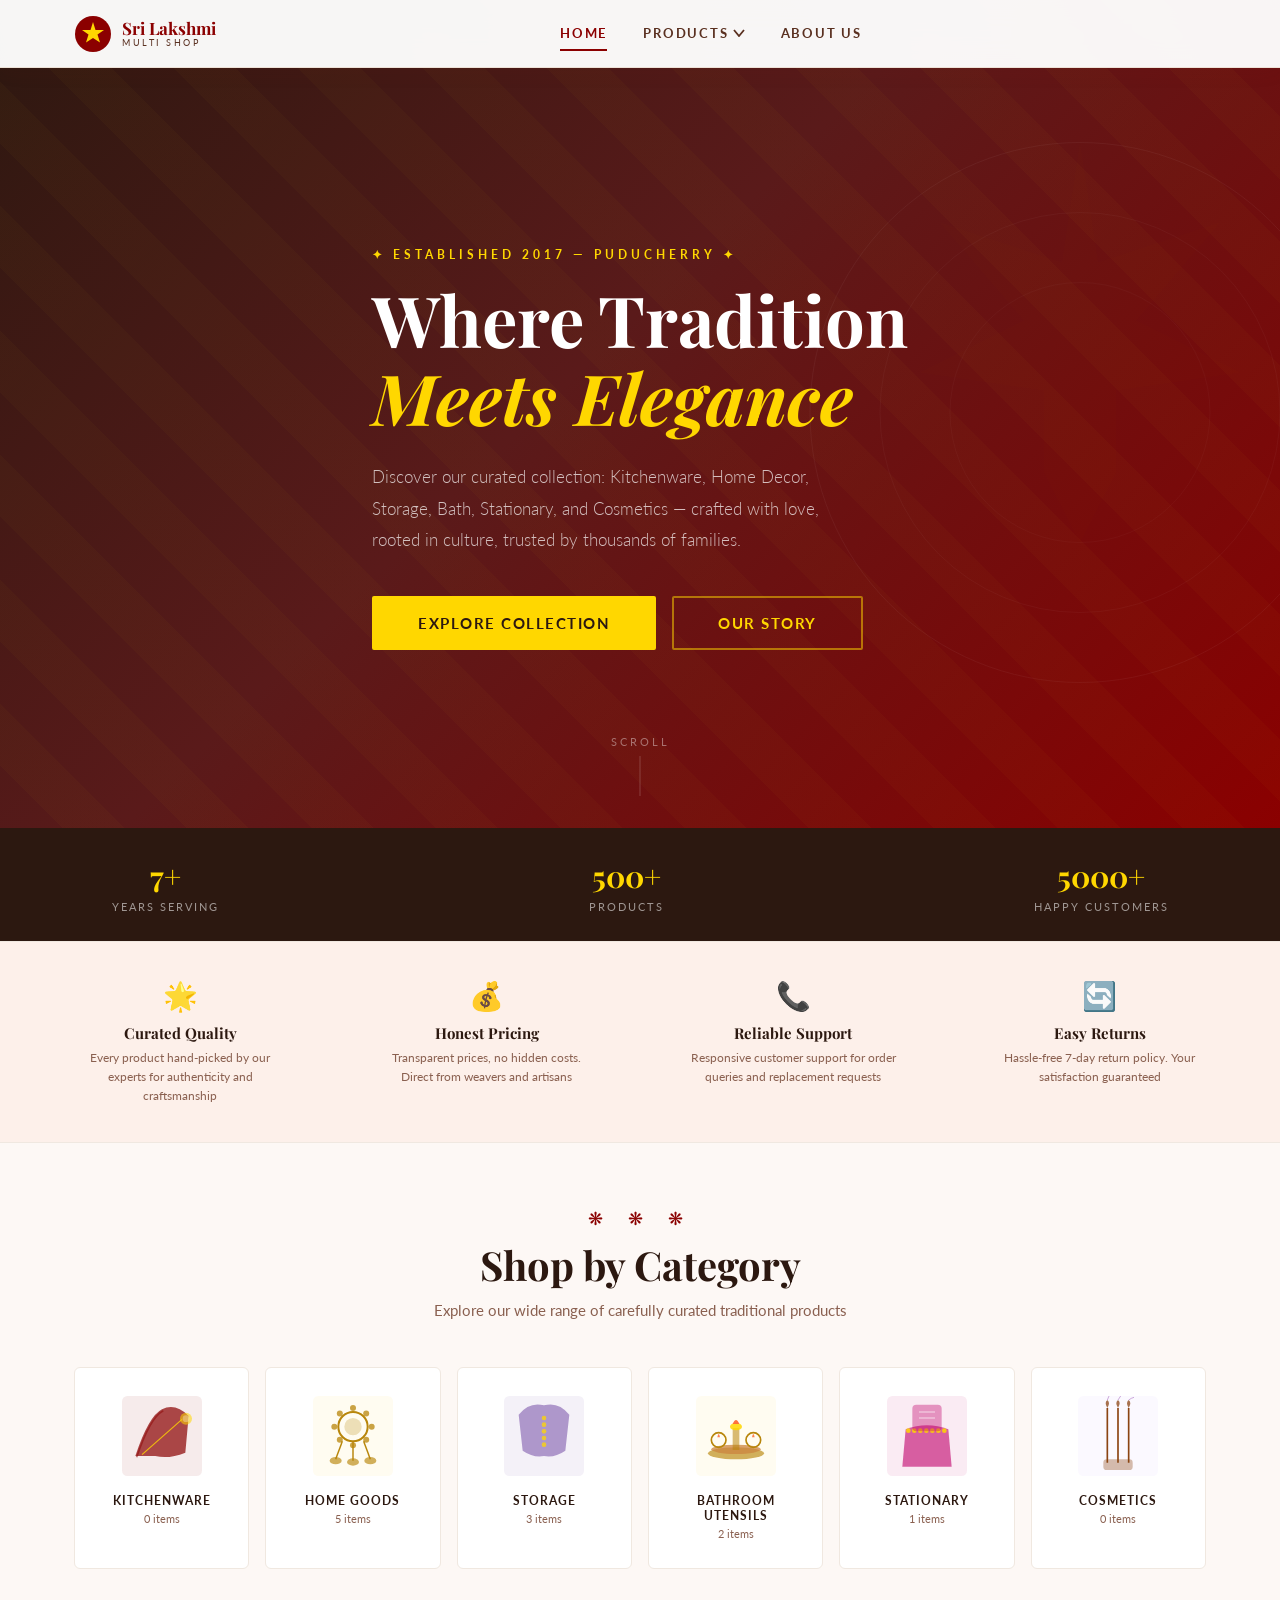
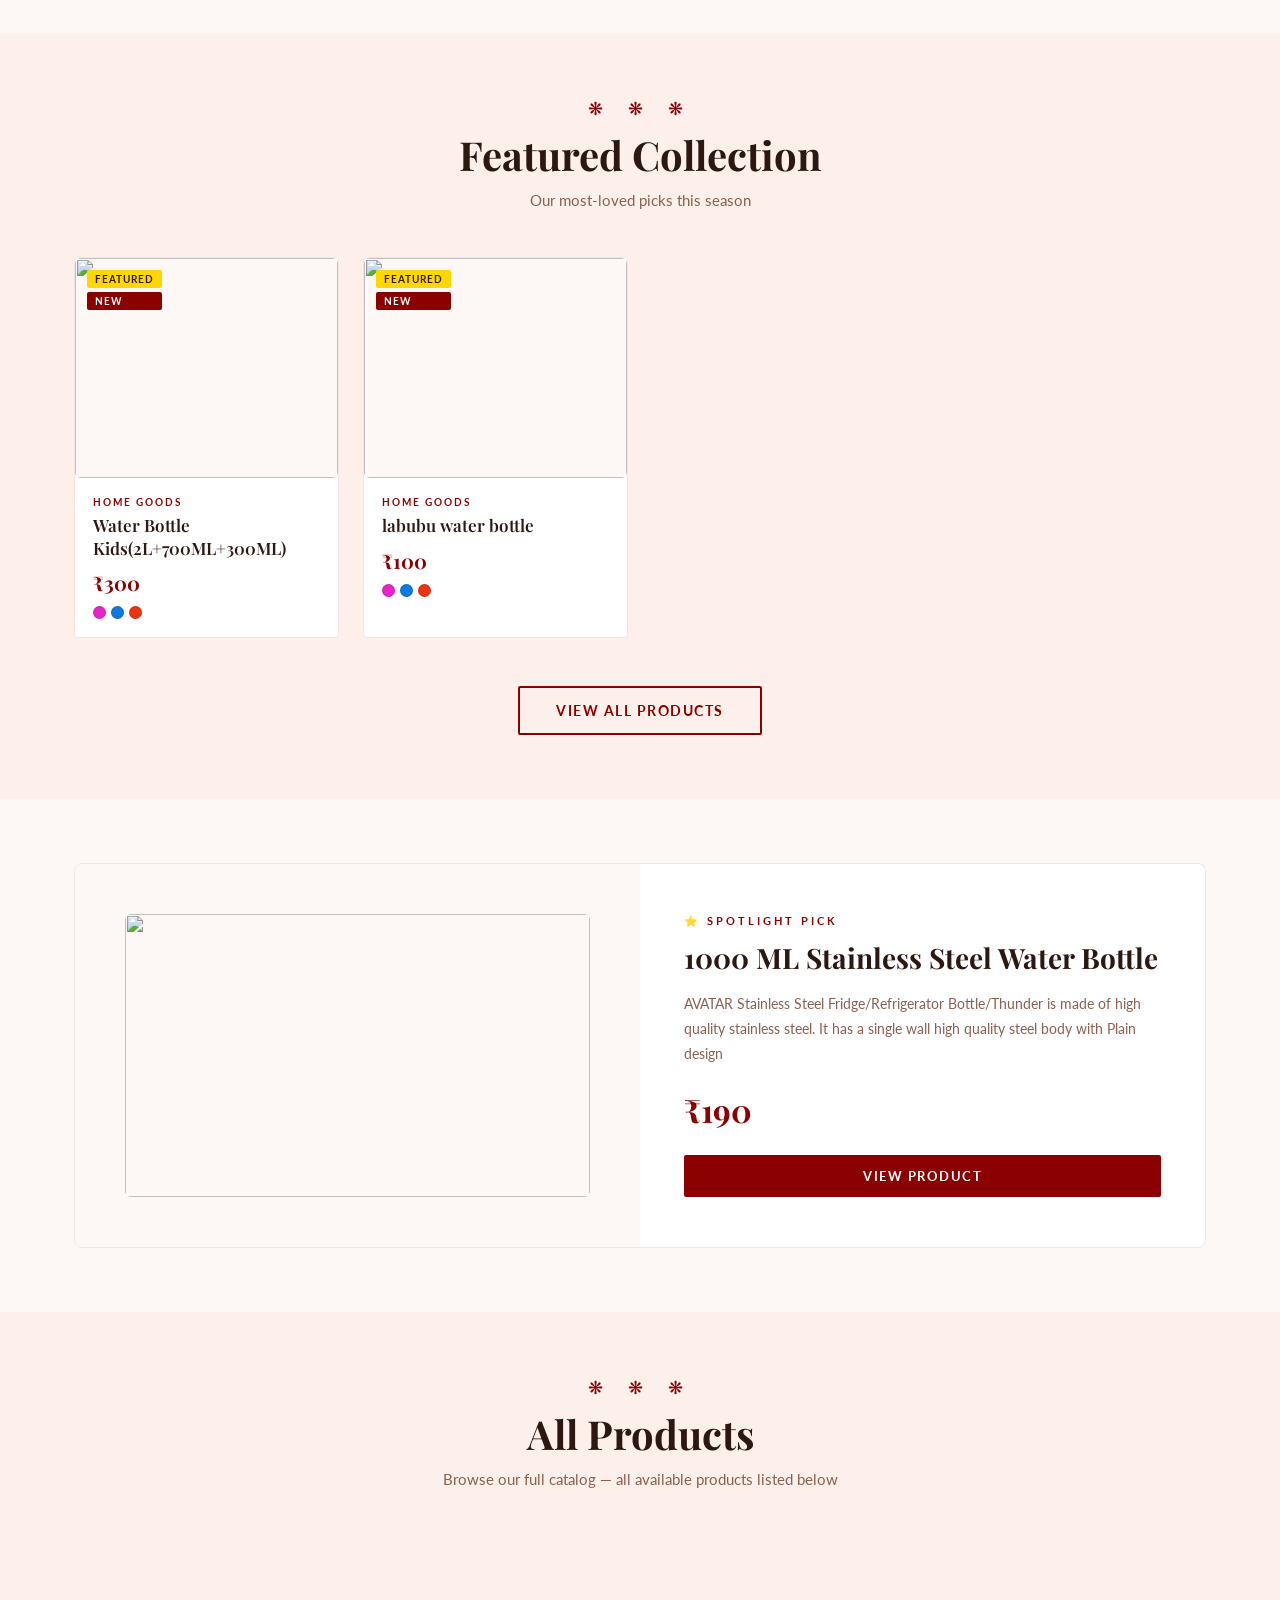
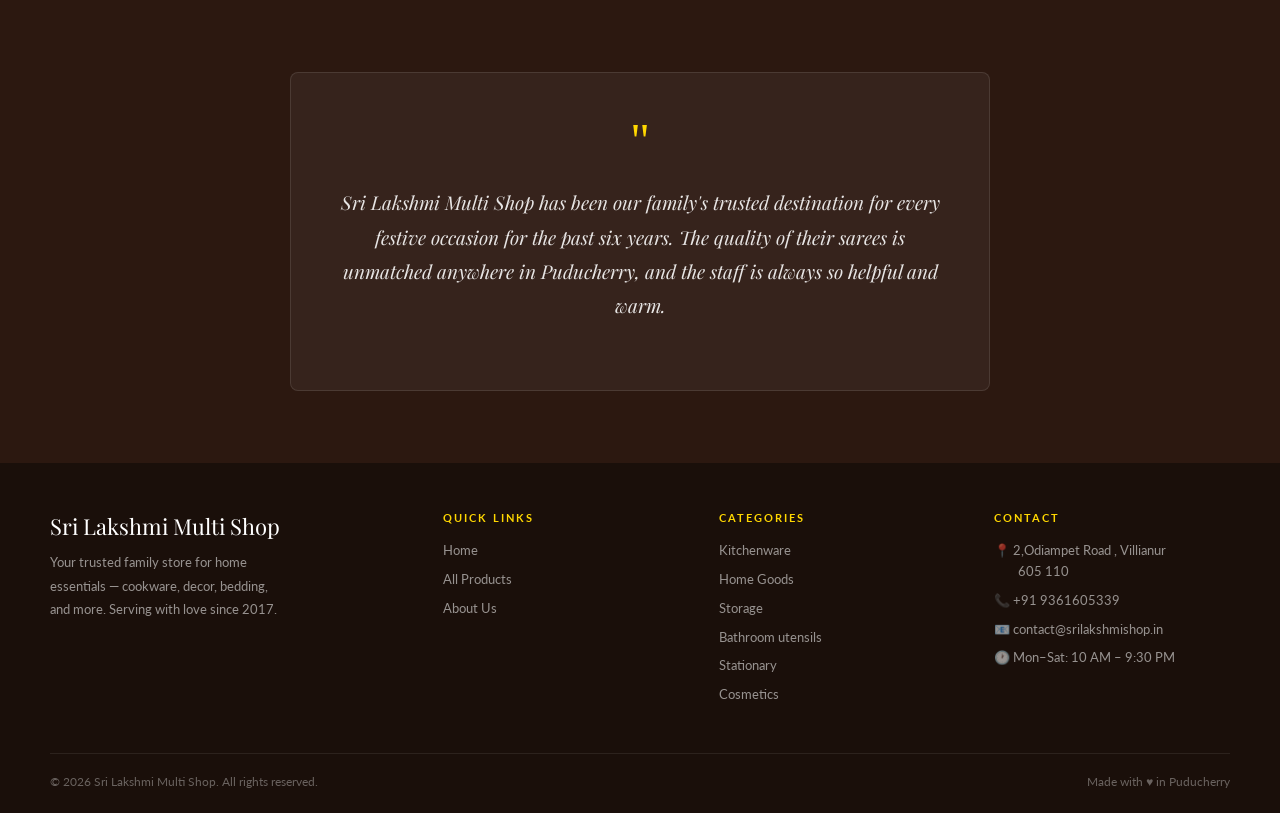
==== commit ffccad5c: "Update index.html" ====
--- a/index.html
+++ b/index.html
@@ -200,10 +200,10 @@
   <div class="container">
     <div class="section-title">
       <span class="ornament">❋ ❋ ❋</span>
-      <h2>New Arrivals</h2>
-      <p>Fresh additions to our store — be the first to grab them</p>
-    </div>
-    <div class="grid-auto-4" id="newGrid"></div>
+      <h2>All Products</h2>
+      <p>Browse our full catalog — all available products listed below</p>
+    </div>
+    <div class="product-grid" id="allGrid"></div>
   </div>
 </section>
 
@@ -233,7 +233,7 @@
 const products = Store.getAll();
 const CATS_META = [
   {name:'Kitchenware',icon:'saree',col:'#8B0000'},
-  {name:'Home Decor',icon:'jewellery',col:'#B8860B'},
+  {name:'Home Goods',icon:'jewellery',col:'#B8860B'},
   {name:'Storage',icon:'blouse',col:'#6B3FA0'},
   {name:'Bathroom utensils',icon:'pooja',col:'#1a6b1a'},
   {name:'Stationary',icon:'kids',col:'#c0006b'},
@@ -252,12 +252,12 @@
 }).join('');
 
 // Featured
-const featured = products.filter(p=>p.featured).slice(0,3);
+const featured = products.filter(p=>p.featured);
 document.getElementById('featuredGrid').innerHTML = featured.map(p => {
   const fp = Math.round(p.price*(1-p.discount/100));
   return `<a href="product.html?id=${p.id}" class="product-card">
     <div class="product-card-img">
-      ${productSVG(p.image,p.colors[0],150)}
+      ${productSVG((p.images && p.images[0]) || p.image,p.colors[0],150)}
       <div class="badge-stack">
         <span class="badge badge-featured">Featured</span>
         ${p.discount>0?`<span class="badge badge-sale">${p.discount}% off</span>`:''}
@@ -272,7 +272,7 @@
         <span class="product-price">₹${fp.toLocaleString()}</span>
         ${p.discount>0?`<span class="product-original">₹${p.price.toLocaleString()}</span>`:''}
       </div>
-      <div class="product-colors">${p.colors.slice(0,5).map(c=>`<div class="product-swatch" style="background:${c}"></div>`).join('')}</div>
+      <div class="product-colors">${p.colors.map(c=>`<div class="product-swatch" style="background:${c}" title="${typeof colorName==='function'?colorName(c):c}" aria-label="${typeof colorName==='function'?colorName(c):c}"></div>`).join('')}</div>
     </div>
   </a>`;
 }).join('');
@@ -281,7 +281,7 @@
 const hero = products.find(p=>p.featured&&p.discount>0) || products[0];
 const heroFP = Math.round(hero.price*(1-hero.discount/100));
 document.getElementById('heroProduct').innerHTML = `
-  <div class="featured-hero-visual">${productSVG(hero.image,hero.colors[0],240)}</div>
+  <div class="featured-hero-visual">${productSVG((hero.images && hero.images[0]) || hero.image,hero.colors[0],240)}</div>
   <div class="featured-hero-info">
     <div class="label-top">⭐ Spotlight Pick</div>
     <h3>${hero.name}</h3>
@@ -290,13 +290,13 @@
     <a href="product.html?id=${hero.id}" class="btn btn-primary btn-md">View Product</a>
   </div>`;
 
-// New arrivals
-const newest = products.filter(p=>p.isNew).slice(0,4);
+// New arrivals (show all products)
+const newest = products;
 document.getElementById('newGrid').innerHTML = newest.map(p => {
   const fp = Math.round(p.price*(1-p.discount/100));
   return `<a href="product.html?id=${p.id}" class="product-card">
     <div class="product-card-img" style="height:180px">
-      ${productSVG(p.image,p.colors[0],110)}
+      ${productSVG((p.images && p.images[0]) || p.image,p.colors[0],110)}
       <div class="badge-stack"><span class="badge badge-new">New</span></div>
     </div>
     <div class="product-card-body">
